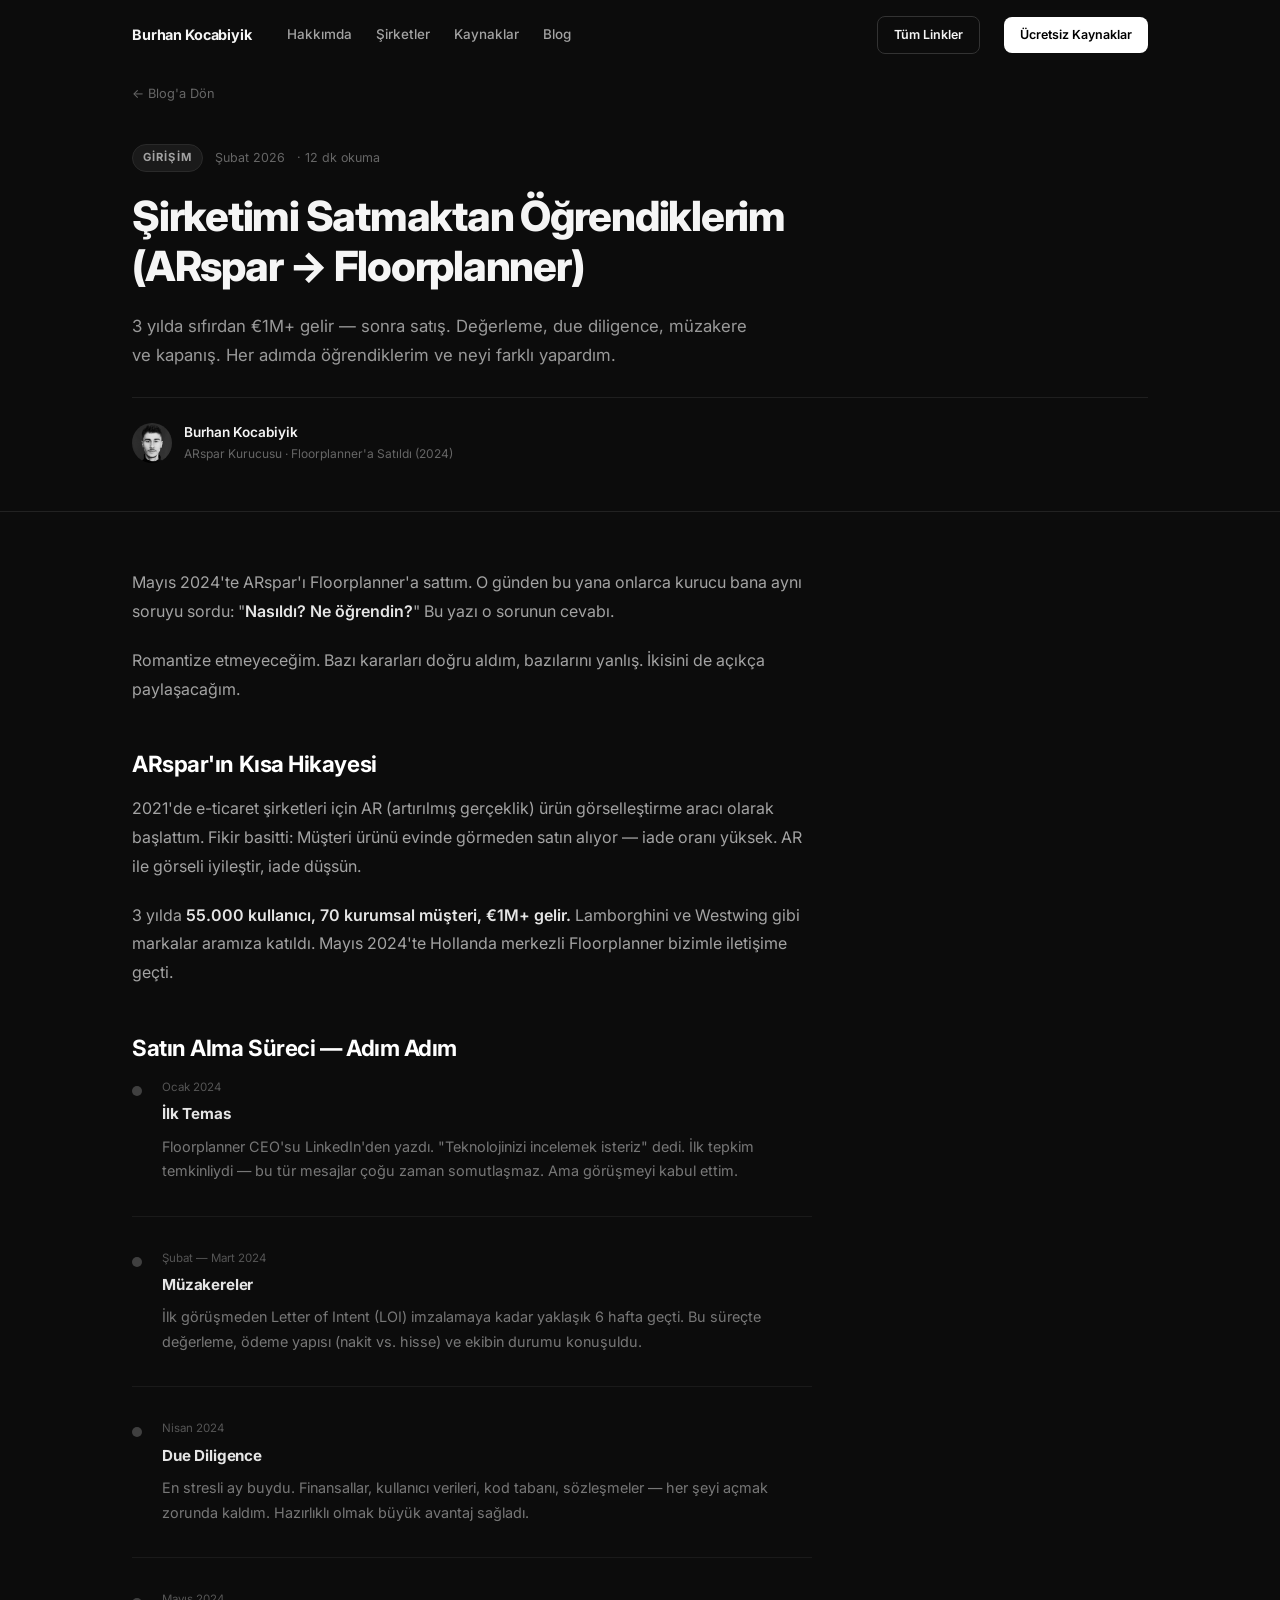
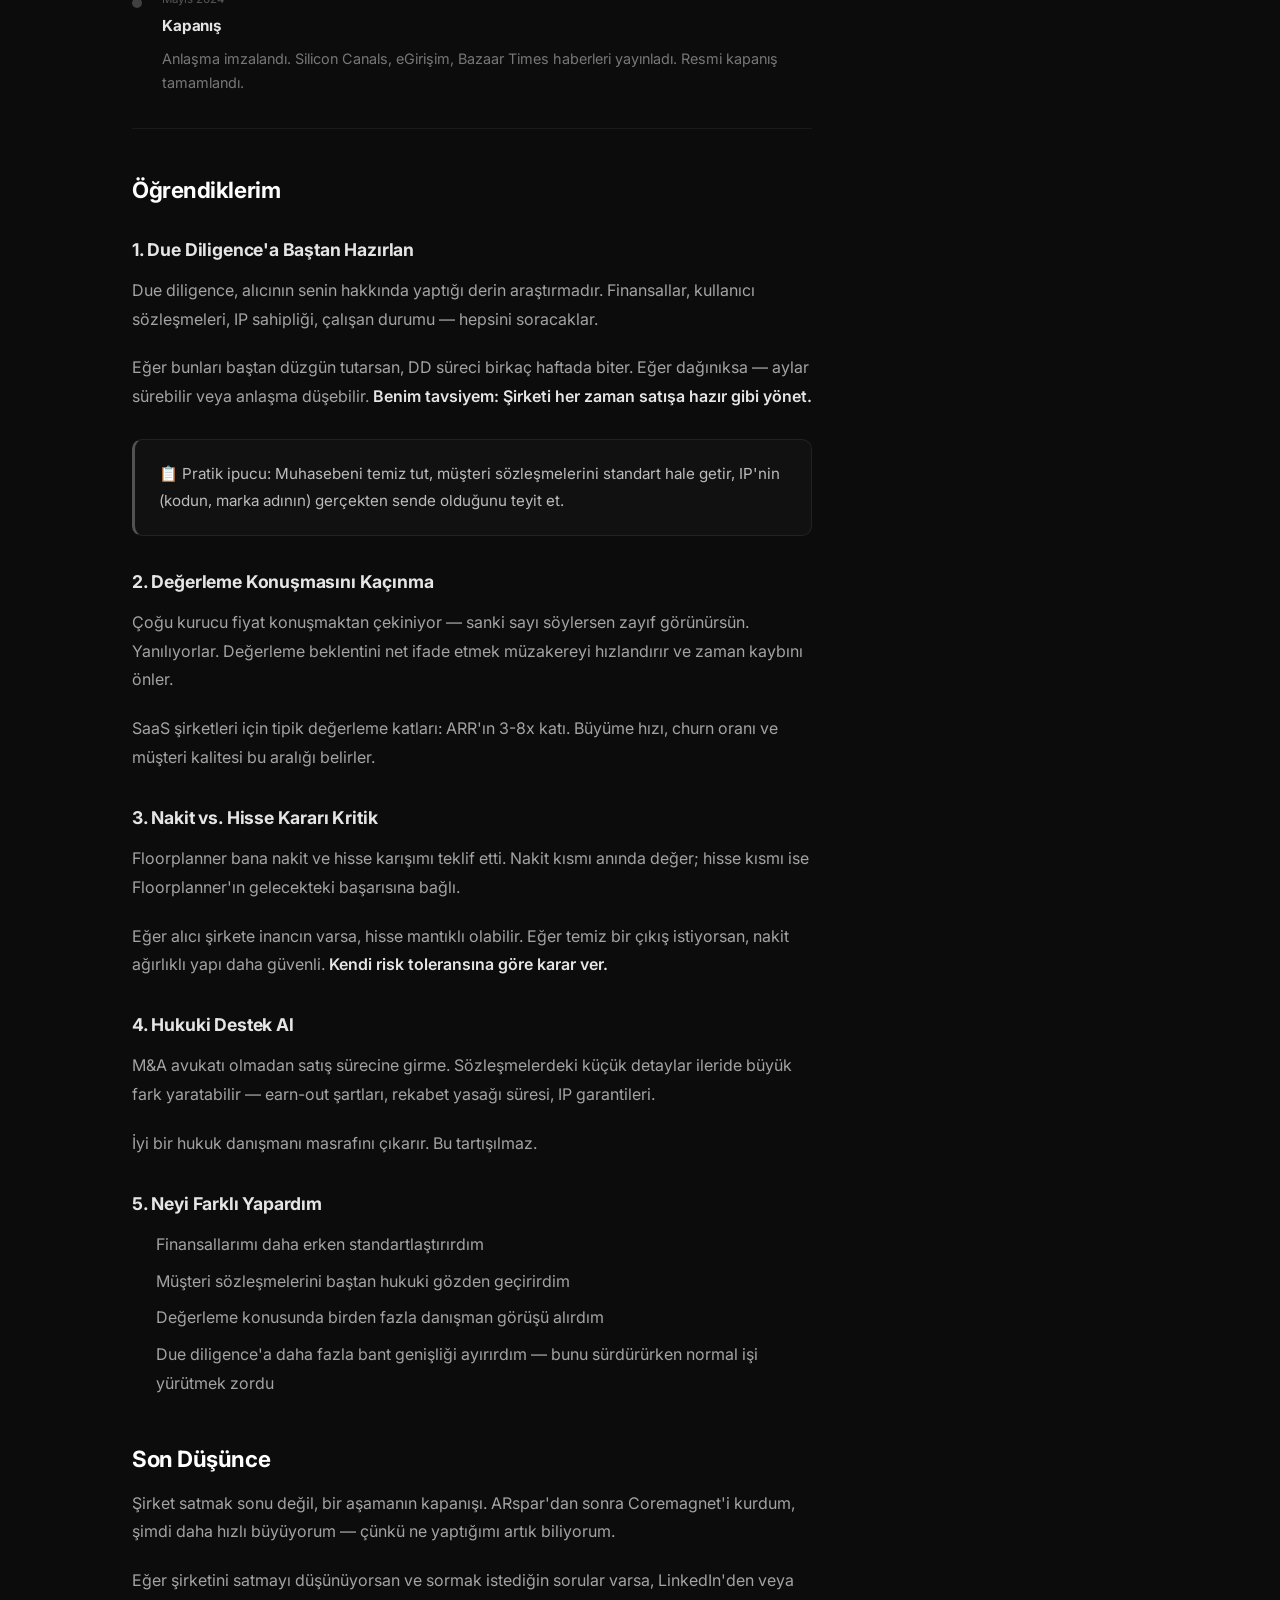
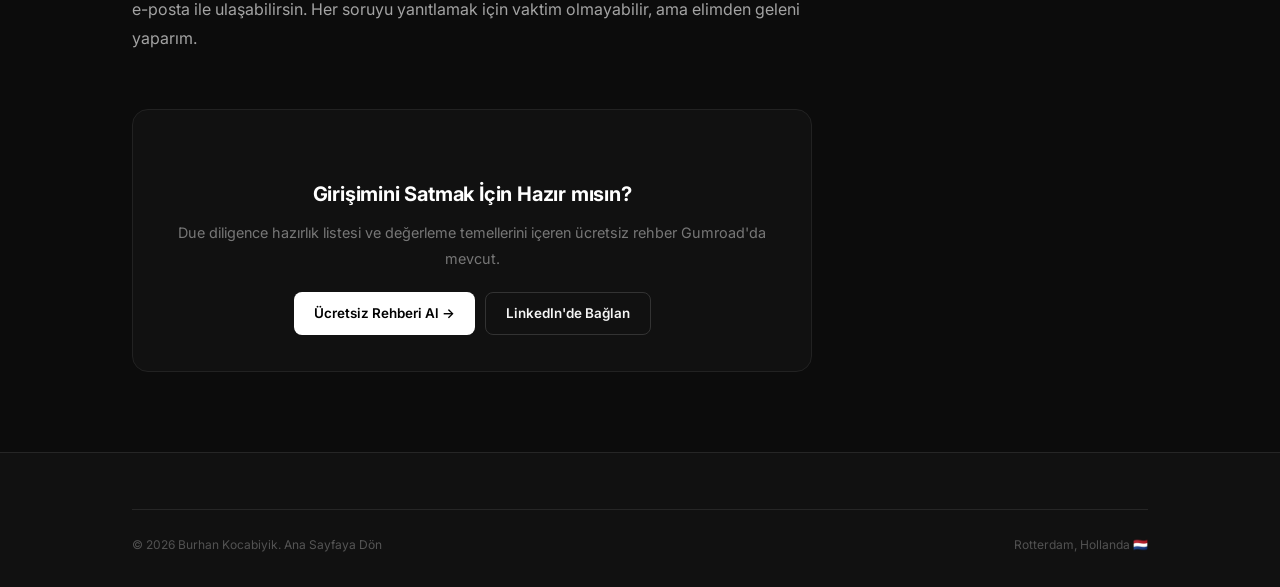
==== blog-arspar-satis.html @ 103cdd0d "Add blog pages, prototipal, restructure links page - links.html: leftflow.ai first, DOA, otomasyonku" ====
<!DOCTYPE html>
<html lang="tr">
<head>
  <meta charset="UTF-8">
  <meta name="viewport" content="width=device-width, initial-scale=1.0">
  <title>Şirketimi Satmaktan Öğrendiklerim (ARspar → Floorplanner) — Burhan Kocabiyik</title>
  <meta name="description" content="ARspar'ı Floorplanner'a satma sürecinin tam hikayesi. Değerleme, due diligence, müzakere ve kapanış — her adımda öğrendiklerim.">
  <link rel="preconnect" href="https://fonts.googleapis.com">
  <link rel="preconnect" href="https://fonts.gstatic.com" crossorigin>
  <link href="https://fonts.googleapis.com/css2?family=Inter:wght@400;500;600;700;800&display=swap" rel="stylesheet">
  <link rel="stylesheet" href="style.css">
  <style>
    .blog-hero {
      padding: 80px 0 48px;
      border-bottom: 1px solid #222;
    }
    .blog-meta-row {
      display: flex;
      align-items: center;
      gap: 12px;
      margin-bottom: 20px;
      flex-wrap: wrap;
    }
    .blog-cat {
      font-size: 0.7rem;
      font-weight: 700;
      letter-spacing: 0.1em;
      text-transform: uppercase;
      color: #a3a3a3;
      background: #1a1a1a;
      border: 1px solid #2a2a2a;
      padding: 4px 10px;
      border-radius: 20px;
    }
    .blog-date { font-size: 0.78rem; color: #666; }
    .blog-read { font-size: 0.78rem; color: #666; }
    .blog-hero h1 {
      font-size: clamp(1.7rem, 4vw, 2.6rem);
      font-weight: 800;
      letter-spacing: -0.03em;
      line-height: 1.2;
      margin-bottom: 20px;
      max-width: 760px;
    }
    .blog-hero-sub {
      font-size: 1.05rem;
      color: #999;
      line-height: 1.7;
      max-width: 620px;
    }
    .blog-author {
      display: flex;
      align-items: center;
      gap: 12px;
      margin-top: 28px;
      padding-top: 24px;
      border-top: 1px solid #1f1f1f;
    }
    .blog-author img {
      width: 40px; height: 40px;
      border-radius: 50%;
      object-fit: cover;
      object-position: center top;
      filter: grayscale(20%);
    }
    .blog-author-name { font-size: 0.85rem; font-weight: 600; }
    .blog-author-title { font-size: 0.75rem; color: #666; }

    .blog-content {
      padding: 56px 0 80px;
      max-width: 680px;
    }
    .blog-content h2 {
      font-size: 1.4rem;
      font-weight: 700;
      letter-spacing: -0.02em;
      margin: 48px 0 16px;
      color: #fff;
    }
    .blog-content h3 {
      font-size: 1.1rem;
      font-weight: 700;
      margin: 32px 0 12px;
      color: #e5e5e5;
    }
    .blog-content p {
      font-size: 1rem;
      color: #a3a3a3;
      line-height: 1.8;
      margin-bottom: 20px;
    }
    .blog-content strong { color: #e5e5e5; font-weight: 600; }
    .blog-content ul, .blog-content ol {
      margin: 0 0 20px 24px;
      color: #a3a3a3;
      line-height: 1.8;
    }
    .blog-content li { margin-bottom: 8px; font-size: 1rem; }
    .blog-callout {
      background: #111;
      border: 1px solid #222;
      border-left: 3px solid #525252;
      border-radius: 10px;
      padding: 20px 24px;
      margin: 28px 0;
    }
    .blog-callout p { margin: 0; color: #bbb; font-size: 0.95rem; }

    .timeline-item {
      display: flex;
      gap: 20px;
      margin-bottom: 32px;
      padding-bottom: 32px;
      border-bottom: 1px solid #1a1a1a;
    }
    .timeline-item:last-child { border-bottom: none; }
    .timeline-dot {
      width: 10px; height: 10px;
      border-radius: 50%;
      background: #404040;
      margin-top: 8px;
      flex-shrink: 0;
    }
    .timeline-body h3 { margin: 0 0 8px; font-size: 0.95rem; color: #e5e5e5; font-weight: 700; }
    .timeline-body p { margin: 0; color: #777; font-size: 0.9rem; line-height: 1.7; }
    .timeline-date { font-size: 0.72rem; color: #555; margin-bottom: 6px; }

    .blog-cta {
      background: #111;
      border: 1px solid #222;
      border-radius: 16px;
      padding: 36px 32px;
      margin: 56px 0 0;
      text-align: center;
    }
    .blog-cta h3 { font-size: 1.25rem; font-weight: 700; margin-bottom: 10px; color: #fff; }
    .blog-cta p { font-size: 0.9rem; color: #777; margin-bottom: 20px; }
    .blog-cta-btns { display: flex; gap: 10px; justify-content: center; flex-wrap: wrap; }

    .blog-back {
      display: inline-flex;
      align-items: center;
      gap: 6px;
      font-size: 0.8rem;
      color: #666;
      text-decoration: none;
      margin-bottom: 40px;
      transition: color 0.15s;
    }
    .blog-back:hover { color: #ccc; }
  </style>
</head>
<body>

<nav class="nav" id="nav">
  <div class="nav-inner">
    <a href="index.html" class="nav-logo">Burhan Kocabiyik</a>
    <div class="nav-links" id="nav-links">
      <a href="index.html#about">Hakkımda</a>
      <a href="index.html#ventures">Şirketler</a>
      <a href="index.html#resources">Kaynaklar</a>
      <a href="index.html#blog">Blog</a>
    </div>
    <a href="links.html" class="btn btn-ghost btn-sm" style="margin-left:auto">Tüm Linkler</a>
    <a href="https://benburhan.gumroad.com" target="_blank" class="btn btn-white btn-sm">Ücretsiz Kaynaklar</a>
    <button class="nav-toggle" id="nav-toggle"><span></span><span></span><span></span></button>
  </div>
</nav>

<div class="blog-hero">
  <div class="container">
    <a href="index.html#blog" class="blog-back">← Blog'a Dön</a>
    <div class="blog-meta-row">
      <span class="blog-cat">Girişim</span>
      <span class="blog-date">Şubat 2026</span>
      <span class="blog-read">· 12 dk okuma</span>
    </div>
    <h1>Şirketimi Satmaktan Öğrendiklerim (ARspar → Floorplanner)</h1>
    <p class="blog-hero-sub">3 yılda sıfırdan €1M+ gelir — sonra satış. Değerleme, due diligence, müzakere ve kapanış. Her adımda öğrendiklerim ve neyi farklı yapardım.</p>
    <div class="blog-author">
      <img src="images/burhan-profile.png" alt="Burhan Kocabiyik">
      <div>
        <div class="blog-author-name">Burhan Kocabiyik</div>
        <div class="blog-author-title">ARspar Kurucusu · Floorplanner'a Satıldı (2024)</div>
      </div>
    </div>
  </div>
</div>

<div class="container">
  <div class="blog-content">

    <p>Mayıs 2024'te ARspar'ı Floorplanner'a sattım. O günden bu yana onlarca kurucu bana aynı soruyu sordu: "<strong>Nasıldı? Ne öğrendin?</strong>" Bu yazı o sorunun cevabı.</p>

    <p>Romantize etmeyeceğim. Bazı kararları doğru aldım, bazılarını yanlış. İkisini de açıkça paylaşacağım.</p>

    <h2>ARspar'ın Kısa Hikayesi</h2>

    <p>2021'de e-ticaret şirketleri için AR (artırılmış gerçeklik) ürün görselleştirme aracı olarak başlattım. Fikir basitti: Müşteri ürünü evinde görmeden satın alıyor — iade oranı yüksek. AR ile görseli iyileştir, iade düşsün.</p>

    <p>3 yılda <strong>55.000 kullanıcı, 70 kurumsal müşteri, €1M+ gelir.</strong> Lamborghini ve Westwing gibi markalar aramıza katıldı. Mayıs 2024'te Hollanda merkezli Floorplanner bizimle iletişime geçti.</p>

    <h2>Satın Alma Süreci — Adım Adım</h2>

    <div class="timeline-item">
      <div class="timeline-dot"></div>
      <div class="timeline-body">
        <div class="timeline-date">Ocak 2024</div>
        <h3>İlk Temas</h3>
        <p>Floorplanner CEO'su LinkedIn'den yazdı. "Teknolojinizi incelemek isteriz" dedi. İlk tepkim temkinliydi — bu tür mesajlar çoğu zaman somutlaşmaz. Ama görüşmeyi kabul ettim.</p>
      </div>
    </div>

    <div class="timeline-item">
      <div class="timeline-dot"></div>
      <div class="timeline-body">
        <div class="timeline-date">Şubat — Mart 2024</div>
        <h3>Müzakereler</h3>
        <p>İlk görüşmeden Letter of Intent (LOI) imzalamaya kadar yaklaşık 6 hafta geçti. Bu süreçte değerleme, ödeme yapısı (nakit vs. hisse) ve ekibin durumu konuşuldu.</p>
      </div>
    </div>

    <div class="timeline-item">
      <div class="timeline-dot"></div>
      <div class="timeline-body">
        <div class="timeline-date">Nisan 2024</div>
        <h3>Due Diligence</h3>
        <p>En stresli ay buydu. Finansallar, kullanıcı verileri, kod tabanı, sözleşmeler — her şeyi açmak zorunda kaldım. Hazırlıklı olmak büyük avantaj sağladı.</p>
      </div>
    </div>

    <div class="timeline-item">
      <div class="timeline-dot"></div>
      <div class="timeline-body">
        <div class="timeline-date">Mayıs 2024</div>
        <h3>Kapanış</h3>
        <p>Anlaşma imzalandı. Silicon Canals, eGirişim, Bazaar Times haberleri yayınladı. Resmi kapanış tamamlandı.</p>
      </div>
    </div>

    <h2>Öğrendiklerim</h2>

    <h3>1. Due Diligence'a Baştan Hazırlan</h3>

    <p>Due diligence, alıcının senin hakkında yaptığı derin araştırmadır. Finansallar, kullanıcı sözleşmeleri, IP sahipliği, çalışan durumu — hepsini soracaklar.</p>

    <p>Eğer bunları baştan düzgün tutarsan, DD süreci birkaç haftada biter. Eğer dağınıksa — aylar sürebilir veya anlaşma düşebilir. <strong>Benim tavsiyem: Şirketi her zaman satışa hazır gibi yönet.</strong></p>

    <div class="blog-callout">
      <p>📋 Pratik ipucu: Muhasebeni temiz tut, müşteri sözleşmelerini standart hale getir, IP'nin (kodun, marka adının) gerçekten sende olduğunu teyit et.</p>
    </div>

    <h3>2. Değerleme Konuşmasını Kaçınma</h3>

    <p>Çoğu kurucu fiyat konuşmaktan çekiniyor — sanki sayı söylersen zayıf görünürsün. Yanılıyorlar. Değerleme beklentini net ifade etmek müzakereyi hızlandırır ve zaman kaybını önler.</p>

    <p>SaaS şirketleri için tipik değerleme katları: ARR'ın 3-8x katı. Büyüme hızı, churn oranı ve müşteri kalitesi bu aralığı belirler.</p>

    <h3>3. Nakit vs. Hisse Kararı Kritik</h3>

    <p>Floorplanner bana nakit ve hisse karışımı teklif etti. Nakit kısmı anında değer; hisse kısmı ise Floorplanner'ın gelecekteki başarısına bağlı.</p>

    <p>Eğer alıcı şirkete inancın varsa, hisse mantıklı olabilir. Eğer temiz bir çıkış istiyorsan, nakit ağırlıklı yapı daha güvenli. <strong>Kendi risk toleransına göre karar ver.</strong></p>

    <h3>4. Hukuki Destek Al</h3>

    <p>M&A avukatı olmadan satış sürecine girme. Sözleşmelerdeki küçük detaylar ileride büyük fark yaratabilir — earn-out şartları, rekabet yasağı süresi, IP garantileri.</p>

    <p>İyi bir hukuk danışmanı masrafını çıkarır. Bu tartışılmaz.</p>

    <h3>5. Neyi Farklı Yapardım</h3>

    <ul>
      <li>Finansallarımı daha erken standartlaştırırdım</li>
      <li>Müşteri sözleşmelerini baştan hukuki gözden geçirirdim</li>
      <li>Değerleme konusunda birden fazla danışman görüşü alırdım</li>
      <li>Due diligence'a daha fazla bant genişliği ayırırdım — bunu sürdürürken normal işi yürütmek zordu</li>
    </ul>

    <h2>Son Düşünce</h2>

    <p>Şirket satmak sonu değil, bir aşamanın kapanışı. ARspar'dan sonra Coremagnet'i kurdum, şimdi daha hızlı büyüyorum — çünkü ne yaptığımı artık biliyorum.</p>

    <p>Eğer şirketini satmayı düşünüyorsan ve sormak istediğin sorular varsa, LinkedIn'den veya e-posta ile ulaşabilirsin. Her soruyu yanıtlamak için vaktim olmayabilir, ama elimden geleni yaparım.</p>

    <div class="blog-cta">
      <h3>Girişimini Satmak İçin Hazır mısın?</h3>
      <p>Due diligence hazırlık listesi ve değerleme temellerini içeren ücretsiz rehber Gumroad'da mevcut.</p>
      <div class="blog-cta-btns">
        <a href="https://benburhan.gumroad.com" target="_blank" class="btn btn-white">Ücretsiz Rehberi Al →</a>
        <a href="https://www.linkedin.com/in/burhankocabiyik/" target="_blank" class="btn btn-ghost">LinkedIn'de Bağlan</a>
      </div>
    </div>

  </div>
</div>

<footer class="site-footer">
  <div class="container">
    <div class="footer-bottom">
      <p>© 2026 Burhan Kocabiyik. <a href="index.html" style="color:#555;text-decoration:none;">Ana Sayfaya Dön</a></p>
      <p>Rotterdam, Hollanda 🇳🇱</p>
    </div>
  </div>
</footer>

<button class="scroll-top" id="scroll-top">↑</button>
<script src="script.js"></script>
</body>
</html>
---- style.css ----
/* ═══════════════════════════════════════════════════════════════
   BURHAN KOCABIYIK — Main Website
   Design: Clean, editorial, restrained. No vibe-coding.
═══════════════════════════════════════════════════════════════ */

:root {
  --bg:       #0c0c0c;
  --surface:  #111111;
  --card:     #161616;
  --raised:   #1c1c1c;
  --border:   #262626;
  --border-2: #333333;

  --text:     #f5f5f5;
  --text-2:   #a3a3a3;
  --text-3:   #525252;

  --accent:   #ffffff;
  --green:    #22c55e;
  --blue:     #3b82f6;

  --font: 'Inter', -apple-system, BlinkMacSystemFont, sans-serif;

  --r-sm:  8px;
  --r:     12px;
  --r-lg:  18px;
  --r-xl:  24px;

  --sh:    0 1px 3px rgba(0,0,0,0.4), 0 4px 12px rgba(0,0,0,0.3);
  --sh-lg: 0 4px 24px rgba(0,0,0,0.5), 0 16px 48px rgba(0,0,0,0.4);
}

/* ── RESET ── */
*, *::before, *::after { box-sizing: border-box; margin: 0; padding: 0; }
html  { scroll-behavior: smooth; }
body  {
  font-family: var(--font);
  background: var(--bg);
  color: var(--text);
  -webkit-font-smoothing: antialiased;
  -moz-osx-font-smoothing: grayscale;
  overflow-x: hidden;
  line-height: 1.6;
}
img  { display: block; max-width: 100%; }
a    { color: inherit; text-decoration: none; }
ul   { list-style: none; }

.container {
  max-width: 1080px;
  margin: 0 auto;
  padding: 0 32px;
}
section { padding: 96px 0; }
.section-alt { background: var(--surface); }
.section-alt + .section-alt { border-top: 1px solid var(--border); }

/* ── TYPOGRAPHY ── */
h1 {
  font-size: clamp(2.5rem, 5vw, 4rem);
  font-weight: 800;
  line-height: 1.1;
  letter-spacing: -0.035em;
  color: var(--text);
}
h2 {
  font-size: clamp(1.75rem, 3vw, 2.5rem);
  font-weight: 700;
  line-height: 1.2;
  letter-spacing: -0.025em;
  color: var(--text);
}
h3 {
  font-size: 1rem;
  font-weight: 600;
  letter-spacing: -0.01em;
  color: var(--text);
}
p { color: var(--text-2); line-height: 1.75; }

.eyebrow {
  display: inline-block;
  font-size: 0.7rem;
  font-weight: 700;
  letter-spacing: 0.12em;
  text-transform: uppercase;
  color: var(--text-3);
  margin-bottom: 12px;
}

.section-label {
  font-size: 0.7rem;
  font-weight: 700;
  letter-spacing: 0.12em;
  text-transform: uppercase;
  color: var(--text-3);
  margin-bottom: 8px;
}

/* ── BUTTONS ── */
.btn {
  display: inline-flex;
  align-items: center;
  gap: 6px;
  padding: 10px 20px;
  border-radius: var(--r-sm);
  font-family: var(--font);
  font-size: 0.84rem;
  font-weight: 600;
  border: none;
  cursor: pointer;
  transition: opacity 0.15s, transform 0.15s;
  white-space: nowrap;
}
.btn:hover  { opacity: 0.85; transform: translateY(-1px); }
.btn:active { transform: translateY(0); }

.btn-white  { background: #fff; color: #000; }
.btn-ghost  { background: transparent; color: var(--text); border: 1px solid var(--border-2); }
.btn-ghost:hover { border-color: #555; background: var(--raised); }

.btn-sm { padding: 8px 16px; font-size: 0.78rem; }

/* ── NAVIGATION ── */
.nav {
  position: fixed;
  top: 0; left: 0; right: 0;
  z-index: 900;
  padding: 16px 0;
  transition: background 0.2s, border-color 0.2s, padding 0.2s;
}
.nav.scrolled {
  background: rgba(12,12,12,0.88);
  backdrop-filter: blur(20px);
  -webkit-backdrop-filter: blur(20px);
  border-bottom: 1px solid var(--border);
  padding: 11px 0;
}
.nav-inner {
  max-width: 1080px;
  margin: 0 auto;
  padding: 0 32px;
  display: flex;
  align-items: center;
  gap: 24px;
}
.nav-logo {
  font-size: 0.9rem;
  font-weight: 700;
  letter-spacing: -0.01em;
  flex-shrink: 0;
}
.nav-links {
  display: flex;
  align-items: center;
  gap: 2px;
  flex: 1;
}
.nav-links a {
  font-size: 0.84rem;
  font-weight: 500;
  color: var(--text-2);
  padding: 5px 11px;
  border-radius: 6px;
  transition: color 0.15s, background 0.15s;
}
.nav-links a:hover { color: var(--text); background: var(--raised); }

.nav-toggle {
  display: none;
  flex-direction: column;
  gap: 4px;
  background: none;
  border: none;
  cursor: pointer;
  padding: 4px;
  margin-left: auto;
}
.nav-toggle span {
  display: block;
  width: 20px; height: 1.5px;
  background: var(--text);
  border-radius: 2px;
  transition: 0.2s;
}

/* ── HERO ── */
.hero {
  padding: 152px 0 88px;
  position: relative;
}
.hero-grid {
  display: grid;
  grid-template-columns: 1fr 400px;
  gap: 64px;
  align-items: center;
}

.hero-tag {
  display: inline-flex;
  align-items: center;
  gap: 7px;
  font-size: 0.75rem;
  font-weight: 600;
  color: var(--text-2);
  border: 1px solid var(--border);
  background: var(--card);
  padding: 5px 12px;
  border-radius: 6px;
  margin-bottom: 24px;
}
.hero-tag-dot {
  width: 6px; height: 6px;
  border-radius: 50%;
  background: var(--green);
  box-shadow: 0 0 8px var(--green);
}

.hero h1 { margin-bottom: 20px; }
.hero-sub {
  font-size: 1.05rem;
  line-height: 1.8;
  color: var(--text-2);
  margin-bottom: 36px;
  max-width: 480px;
}
.hero-sub strong { color: var(--text); font-weight: 600; }

.hero-actions {
  display: flex;
  gap: 10px;
  flex-wrap: wrap;
  margin-bottom: 48px;
}

/* Social row */
.hero-socials {
  display: flex;
  gap: 6px;
  flex-wrap: wrap;
  padding-top: 32px;
  border-top: 1px solid var(--border);
}
.hero-social {
  display: inline-flex;
  align-items: center;
  gap: 7px;
  font-size: 0.78rem;
  font-weight: 500;
  color: var(--text-3);
  padding: 6px 12px;
  border-radius: 6px;
  border: 1px solid var(--border);
  transition: color 0.15s, border-color 0.15s;
}
.hero-social:hover { color: var(--text); border-color: var(--border-2); }

/* Hero photo */
.hero-photo {
  position: relative;
}
.hero-photo-frame {
  width: 100%;
  aspect-ratio: 4/5;
  background: var(--card);
  border: 1px solid var(--border);
  border-radius: var(--r-xl);
  overflow: hidden;
  display: flex;
  align-items: center;
  justify-content: center;
}
.hero-photo-frame img {
  width: 100%;
  height: 100%;
  object-fit: cover;
  object-position: top;
}
.hero-photo-initials {
  font-size: 4.5rem;
  font-weight: 800;
  letter-spacing: -6px;
  color: var(--border-2);
  user-select: none;
}

/* Floating stat cards */
.hero-stat {
  position: absolute;
  background: var(--surface);
  border: 1px solid var(--border);
  border-radius: var(--r);
  padding: 10px 14px;
  box-shadow: var(--sh);
  z-index: 2;
}
.hero-stat-label { font-size: 0.68rem; font-weight: 600; color: var(--text-3); margin-bottom: 2px; text-transform: uppercase; letter-spacing: 0.06em; }
.hero-stat-value { font-size: 1rem; font-weight: 700; color: var(--text); }
.hero-stat-1 { bottom: 32px; left: -20px; }
.hero-stat-2 { top: 28px; right: -16px; }

/* ── METRICS BAR ── */
.metrics { padding: 0 0 88px; }
.metrics-row {
  display: grid;
  grid-template-columns: repeat(4, 1fr);
  border: 1px solid var(--border);
  border-radius: var(--r-lg);
  overflow: hidden;
  background: var(--border);
  gap: 1px;
}
.metric {
  background: var(--card);
  padding: 36px 28px;
  display: flex;
  flex-direction: column;
  gap: 6px;
  transition: background 0.15s;
}
.metric:hover { background: var(--raised); }
.metric-num {
  font-size: 2.25rem;
  font-weight: 800;
  letter-spacing: -0.04em;
  color: var(--text);
  line-height: 1;
}
.metric-label {
  font-size: 0.78rem;
  font-weight: 500;
  color: var(--text-3);
}

/* ── VENTURES (liamottley-style) ── */
.ventures-grid {
  display: grid;
  grid-template-columns: repeat(2, 1fr);
  gap: 14px;
}
.venture {
  background: var(--card);
  border: 1px solid var(--border);
  border-radius: var(--r-xl);
  padding: 28px;
  transition: border-color 0.2s, transform 0.2s, box-shadow 0.2s;
  display: flex;
  flex-direction: column;
  gap: 18px;
}
.venture:hover {
  border-color: var(--border-2);
  transform: translateY(-3px);
  box-shadow: var(--sh-lg);
}
.venture-active { border-color: #2a2a2a; }

.venture-top {
  display: flex;
  align-items: flex-start;
  justify-content: space-between;
  gap: 12px;
}
.venture-mark {
  width: 44px; height: 44px;
  border-radius: 10px;
  display: flex;
  align-items: center;
  justify-content: center;
  font-size: 0.72rem;
  font-weight: 800;
  letter-spacing: 1px;
  flex-shrink: 0;
}
.vm-cm { background: #1a1a2e; color: #818cf8; border: 1px solid #2a2a4a; }
.vm-ar { background: #0a1e14; color: #34d399; border: 1px solid #1a4030; }
.vm-at { background: #1e1a0a; color: #fbbf24; border: 1px solid #3a300a; }
.vm-gm { background: #1e0a14; color: #f472b6; border: 1px solid #3a1a28; }

.venture-badge {
  font-size: 0.65rem;
  font-weight: 700;
  letter-spacing: 0.06em;
  text-transform: uppercase;
  padding: 3px 8px;
  border-radius: 5px;
  flex-shrink: 0;
}
.vb-active   { background: #0a2e1a; color: #34d399; border: 1px solid #1a5a30; }
.vb-acquired { background: #0a2e1a; color: #34d399; border: 1px solid #1a5a30; }
.vb-closed   { background: #1a1a1a; color: var(--text-3); border: 1px solid var(--border); }

.venture h3  { font-size: 1.1rem; margin-bottom: 3px; }
.venture-yr  { font-size: 0.75rem; color: var(--text-3); font-weight: 500; margin-bottom: 10px; }
.venture-desc{ font-size: 0.85rem; line-height: 1.65; flex: 1; }

.venture-chips {
  display: flex;
  flex-wrap: wrap;
  gap: 5px;
  margin-top: 4px;
}
.chip {
  font-size: 0.65rem;
  font-weight: 600;
  color: var(--text-3);
  background: var(--raised);
  border: 1px solid var(--border);
  padding: 2px 8px;
  border-radius: 4px;
}

.venture-link {
  font-size: 0.8rem;
  font-weight: 600;
  color: var(--text-3);
  transition: color 0.15s;
}
.venture-link:hover { color: var(--text); }

.venture-exit {
  font-size: 0.75rem;
  font-weight: 600;
  color: #34d399;
  background: #0a2e1a;
  border: 1px solid #1a5a30;
  padding: 5px 10px;
  border-radius: 6px;
  display: inline-block;
  width: fit-content;
}

/* ── CONNECT (liamottley-style cards) ── */
.connect-grid {
  display: grid;
  grid-template-columns: repeat(4, 1fr);
  gap: 14px;
}
.connect-card {
  background: var(--card);
  border: 1px solid var(--border);
  border-radius: var(--r-xl);
  padding: 24px 20px;
  display: flex;
  flex-direction: column;
  gap: 12px;
  transition: border-color 0.2s, transform 0.2s, box-shadow 0.2s;
}
.connect-card:hover {
  border-color: var(--border-2);
  transform: translateY(-3px);
  box-shadow: var(--sh);
}
.connect-icon { font-size: 1.75rem; }
.connect-card h3 { font-size: 0.95rem; }
.connect-card p  { font-size: 0.82rem; flex: 1; }

/* ── ABOUT ── */
.about-grid {
  display: grid;
  grid-template-columns: 320px 1fr;
  gap: 80px;
  align-items: start;
}
.about-left { position: sticky; top: 100px; }
.about-photo-wrap {
  width: 100%;
  aspect-ratio: 3/4;
  background: var(--card);
  border: 1px solid var(--border);
  border-radius: var(--r-xl);
  overflow: hidden;
  display: flex;
  align-items: center;
  justify-content: center;
  margin-bottom: 16px;
}
.about-photo-wrap img {
  width: 100%; height: 100%;
  object-fit: cover;
}
.about-initials {
  font-size: 4rem;
  font-weight: 800;
  letter-spacing: -5px;
  color: var(--border-2);
  user-select: none;
}
.about-meta {
  display: flex;
  flex-direction: column;
  border: 1px solid var(--border);
  border-radius: var(--r);
  overflow: hidden;
}
.meta-row {
  display: flex;
  align-items: center;
  gap: 12px;
  padding: 12px 16px;
  border-bottom: 1px solid var(--border);
  font-size: 0.82rem;
}
.meta-row:last-child { border-bottom: none; }
.meta-icon { font-size: 1rem; flex-shrink: 0; }
.meta-text { color: var(--text-2); }

.about-right .eyebrow { display: block; }
.about-right h2  { margin-bottom: 24px; }
.about-right p   { font-size: 0.93rem; margin-bottom: 16px; }
.about-right p strong { color: var(--text); font-weight: 600; }

/* ── RESOURCES (nicksaraev-style) ── */
.resources-grid {
  display: grid;
  grid-template-columns: 1.3fr 1fr 1fr;
  gap: 14px;
  align-items: start;
}
.resource {
  background: var(--card);
  border: 1px solid var(--border);
  border-radius: var(--r-xl);
  padding: 28px;
  display: flex;
  flex-direction: column;
  gap: 14px;
  transition: border-color 0.2s, transform 0.2s, box-shadow 0.2s;
}
.resource:hover {
  border-color: var(--border-2);
  transform: translateY(-3px);
  box-shadow: var(--sh);
}
.resource-main {
  border-color: var(--border-2);
}
.resource-tag {
  font-size: 0.65rem;
  font-weight: 700;
  letter-spacing: 0.1em;
  text-transform: uppercase;
  color: var(--text-3);
}
.resource-main .resource-tag { color: #818cf8; }
.resource-icon { font-size: 2.2rem; }
.resource h3   { font-size: 1rem; }
.resource > p  { font-size: 0.83rem; }
.resource-list {
  display: flex;
  flex-direction: column;
  gap: 6px;
  flex: 1;
}
.resource-list li {
  font-size: 0.8rem;
  color: var(--text-2);
  display: flex;
  gap: 8px;
}
.resource-list li span { color: var(--green); }

/* ── NEWSLETTER ── */
.newsletter-wrap {
  background: var(--card);
  border: 1px solid var(--border);
  border-radius: var(--r-xl);
  padding: 64px 56px;
  display: grid;
  grid-template-columns: 1fr 1fr;
  gap: 56px;
  align-items: center;
}
.nl-left .eyebrow { display: block; margin-bottom: 10px; }
.nl-left h2        { margin-bottom: 14px; font-size: clamp(1.5rem, 2.5vw, 2rem); }
.nl-left p         { font-size: 0.9rem; }
.nl-stats {
  display: flex;
  gap: 20px;
  margin-top: 20px;
}
.nl-stat strong {
  display: block;
  font-size: 1rem;
  font-weight: 700;
  color: var(--text);
}
.nl-stat span {
  font-size: 0.75rem;
  color: var(--text-3);
}
.nl-form {
  display: flex;
  flex-direction: column;
  gap: 10px;
}
.nl-form label {
  font-size: 0.78rem;
  font-weight: 600;
  color: var(--text-2);
}
.nl-input {
  width: 100%;
  background: var(--surface);
  border: 1px solid var(--border-2);
  border-radius: var(--r-sm);
  padding: 12px 16px;
  font-family: var(--font);
  font-size: 0.88rem;
  color: var(--text);
  outline: none;
  transition: border-color 0.15s;
}
.nl-input::placeholder { color: var(--text-3); }
.nl-input:focus { border-color: #555; }
.nl-note {
  font-size: 0.72rem;
  color: var(--text-3);
  margin-top: 4px;
}
.nl-success {
  display: none;
  padding: 12px 16px;
  background: #0a2e1a;
  border: 1px solid #1a5a30;
  border-radius: var(--r-sm);
  font-size: 0.85rem;
  font-weight: 600;
  color: #34d399;
}
.nl-success.show { display: block; }

/* ── BLOG ── */
.blog-grid {
  display: grid;
  grid-template-columns: repeat(3, 1fr);
  gap: 14px;
}
.post {
  background: var(--card);
  border: 1px solid var(--border);
  border-radius: var(--r-xl);
  padding: 24px;
  display: flex;
  flex-direction: column;
  gap: 12px;
  transition: border-color 0.2s, transform 0.2s, box-shadow 0.2s;
}
.post:hover {
  border-color: var(--border-2);
  transform: translateY(-3px);
  box-shadow: var(--sh);
}
.post-cat  { font-size: 0.65rem; font-weight: 700; letter-spacing: 0.1em; text-transform: uppercase; color: var(--text-3); }
.post h3   { font-size: 0.95rem; line-height: 1.45; flex: 1; }
.post > p  { font-size: 0.82rem; }
.post-foot {
  display: flex;
  align-items: center;
  justify-content: space-between;
  padding-top: 12px;
  border-top: 1px solid var(--border);
  margin-top: auto;
}
.post-meta { font-size: 0.72rem; color: var(--text-3); font-weight: 500; }
.post-read { font-size: 0.78rem; font-weight: 600; color: var(--text-2); transition: color 0.15s; }
.post-read:hover { color: var(--text); }

/* ── FOOTER ── */
.site-footer {
  background: var(--surface);
  border-top: 1px solid var(--border);
  padding: 56px 0 32px;
}
.footer-grid {
  display: grid;
  grid-template-columns: 240px repeat(3, 1fr);
  gap: 48px;
  margin-bottom: 48px;
}
.footer-brand-name {
  display: block;
  font-size: 0.9rem;
  font-weight: 700;
  margin-bottom: 8px;
}
.footer-brand p {
  font-size: 0.82rem;
  max-width: 200px;
  margin-bottom: 18px;
}
.footer-socials { display: flex; flex-direction: column; gap: 7px; }
.footer-socials a {
  font-size: 0.8rem;
  color: var(--text-3);
  font-weight: 500;
  transition: color 0.15s;
}
.footer-socials a:hover { color: var(--text); }

.footer-col h4 {
  font-size: 0.65rem;
  font-weight: 700;
  letter-spacing: 0.1em;
  text-transform: uppercase;
  color: var(--text-3);
  margin-bottom: 14px;
}
.footer-col a {
  display: block;
  font-size: 0.82rem;
  color: var(--text-2);
  margin-bottom: 9px;
  transition: color 0.15s;
}
.footer-col a:hover { color: var(--text); }

.footer-bottom {
  border-top: 1px solid var(--border);
  padding-top: 24px;
  display: flex;
  justify-content: space-between;
  align-items: center;
}
.footer-bottom p {
  font-size: 0.75rem;
  color: var(--text-3);
  margin: 0;
}

/* ── SCROLL TO TOP ── */
.scroll-top {
  position: fixed;
  bottom: 24px; right: 24px;
  width: 40px; height: 40px;
  background: var(--raised);
  border: 1px solid var(--border-2);
  color: var(--text);
  border-radius: 50%;
  display: flex;
  align-items: center;
  justify-content: center;
  cursor: pointer;
  font-size: 0.85rem;
  opacity: 0;
  pointer-events: none;
  transition: opacity 0.2s, transform 0.2s;
  z-index: 800;
}
.scroll-top.show { opacity: 1; pointer-events: all; }
.scroll-top:hover { transform: translateY(-2px); }

/* ── ANIMATE ── */
[data-anim] {
  opacity: 0;
  transform: translateY(20px);
  transition: opacity 0.6s cubic-bezier(.4,0,.2,1), transform 0.6s cubic-bezier(.4,0,.2,1);
}
[data-anim].in {
  opacity: 1;
  transform: translateY(0);
}

/* ── PRESS BAR ── */
.press-bar {
  padding: 56px 0;
  background: var(--surface);
  border-top: 1px solid var(--border);
  border-bottom: 1px solid var(--border);
}
.press-bar-label {
  font-size: 0.65rem;
  font-weight: 700;
  letter-spacing: 0.12em;
  text-transform: uppercase;
  color: var(--text-3);
  margin-bottom: 20px;
}
.press-items {
  display: grid;
  grid-template-columns: repeat(4, 1fr);
  gap: 1px;
  background: var(--border);
  border: 1px solid var(--border);
  border-radius: var(--r);
  overflow: hidden;
}
.press-item {
  display: flex;
  flex-direction: column;
  gap: 8px;
  padding: 22px;
  background: var(--card);
  transition: background 0.15s;
  cursor: pointer;
}
.press-item:hover { background: var(--raised); }
.press-pub {
  font-size: 0.68rem;
  font-weight: 700;
  letter-spacing: 0.1em;
  text-transform: uppercase;
  color: var(--text-3);
}
.press-hl {
  font-size: 0.78rem;
  color: var(--text-2);
  line-height: 1.55;
  flex: 1;
  font-style: italic;
}
.press-yr {
  font-size: 0.68rem;
  color: var(--text-3);
  font-weight: 600;
}

/* ── SECTION SUBTITLE ── */
.section-sub {
  font-size: 0.93rem;
  color: var(--text-2);
  max-width: 520px;
  margin-bottom: 40px;
}

/* ── VIDEO SECTION ── */
.video-grid {
  display: grid;
  grid-template-columns: repeat(3, 1fr);
  gap: 18px;
  margin-bottom: 28px;
}
.video-card {
  background: var(--card);
  border: 1px solid var(--border);
  border-radius: var(--r-lg);
  overflow: hidden;
  text-decoration: none;
  display: flex;
  flex-direction: column;
  transition: border-color 0.2s, transform 0.2s, box-shadow 0.2s;
}
.video-card:hover {
  border-color: var(--border-2);
  transform: translateY(-3px);
  box-shadow: var(--sh-lg);
}
.video-thumb {
  position: relative;
  aspect-ratio: 16/9;
  display: flex;
  align-items: center;
  justify-content: center;
  background-size: cover;
  background-position: center;
  overflow: hidden;
}
.video-thumb::before {
  content: '';
  position: absolute;
  inset: 0;
  z-index: 0;
}
.video-thumb-blue   { background-color: #1e3a5f; }
.video-thumb-purple { background-color: #2d1b69; }
.video-thumb-green  { background-color: #064e3b; }
.video-thumb-blue::before   { background: linear-gradient(135deg, rgba(20,40,80,0.82), rgba(20,60,120,0.72)); }
.video-thumb-purple::before { background: linear-gradient(135deg, rgba(35,15,80,0.82), rgba(75,20,160,0.72)); }
.video-thumb-green::before  { background: linear-gradient(135deg, rgba(4,50,36,0.82), rgba(3,90,60,0.72)); }
.video-icon {
  font-size: 2.8rem;
  opacity: 0.55;
  position: absolute;
  right: 16px;
  bottom: 12px;
  z-index: 1;
}
.play-btn {
  width: 48px; height: 48px;
  border-radius: 50%;
  background: rgba(255,255,255,0.15);
  backdrop-filter: blur(8px);
  -webkit-backdrop-filter: blur(8px);
  border: 1.5px solid rgba(255,255,255,0.3);
  display: flex; align-items: center; justify-content: center;
  font-size: 1rem;
  color: #fff;
  position: relative;
  z-index: 1;
  padding-left: 3px;
  transition: background 0.15s, transform 0.15s;
}
.video-card:hover .play-btn {
  background: rgba(255,255,255,0.28);
  transform: scale(1.1);
}
.video-meta {
  padding: 16px 18px 20px;
  flex: 1;
  display: flex;
  flex-direction: column;
  gap: 4px;
}
.video-tag {
  font-size: 0.63rem;
  font-weight: 700;
  letter-spacing: 0.1em;
  text-transform: uppercase;
  color: var(--text-3);
}
.video-title {
  font-size: 0.88rem;
  font-weight: 600;
  color: var(--text);
  line-height: 1.4;
  margin-top: 2px;
}
.video-desc {
  font-size: 0.77rem;
  color: var(--text-2);
  line-height: 1.5;
  margin-top: 4px;
}

/* ── VIDEO COMMUNITY CARD ── */
.video-community {
  display: flex;
  align-items: center;
  justify-content: space-between;
  gap: 32px;
  background: var(--card);
  border: 1px solid var(--border-2);
  border-radius: var(--r-xl);
  padding: 28px 32px;
  margin-top: 12px;
}
.community-badge {
  display: inline-block;
  font-size: 0.65rem;
  font-weight: 700;
  letter-spacing: 0.1em;
  text-transform: uppercase;
  color: #f97316;
  margin-bottom: 8px;
}
.community-text h3 { font-size: 1.05rem; margin-bottom: 6px; }
.community-text p  { font-size: 0.83rem; color: var(--text-2); max-width: 480px; }
.community-actions {
  display: flex;
  gap: 10px;
  flex-shrink: 0;
  flex-wrap: wrap;
  justify-content: flex-end;
}

/* ═══════════════════════════════════════════
   RESPONSIVE
═══════════════════════════════════════════ */

/* ── Tablet ── */
@media (max-width: 1024px) {
  .hero-grid       { grid-template-columns: 1fr 300px; gap: 40px; }
  .connect-grid    { grid-template-columns: repeat(2, 1fr); }
  .ventures-grid   { grid-template-columns: repeat(2, 1fr); }
  .metrics-row     { grid-template-columns: repeat(2, 1fr); }
  .footer-grid     { grid-template-columns: 1fr 1fr; gap: 32px; }
  .newsletter-wrap { padding: 48px 40px; gap: 40px; }
  .resources-grid  { grid-template-columns: 1fr 1fr; }
  .resource-main   { grid-column: 1 / -1; }
  .press-items     { grid-template-columns: repeat(2, 1fr); }
  .video-grid      { grid-template-columns: repeat(2, 1fr); }
  .video-community { flex-direction: column; align-items: flex-start; }
  .community-actions { justify-content: flex-start; }
}

/* ── Mobile ── */
@media (max-width: 768px) {
  section { padding: 64px 0; }
  .container { padding: 0 20px; }

  /* Nav */
  .nav-links {
    display: none;
    position: fixed;
    top: 52px; left: 0; right: 0;
    background: rgba(12,12,12,0.98);
    backdrop-filter: blur(20px);
    -webkit-backdrop-filter: blur(20px);
    border-bottom: 1px solid var(--border);
    padding: 12px 20px 20px;
    flex-direction: column;
    gap: 2px;
    z-index: 899;
  }
  .nav-links.open { display: flex; }
  .nav-links a    { padding: 11px 12px; font-size: 0.9rem; }
  .nav .btn-white  { display: none; }
  .nav .btn-ghost  { display: none; }
  .nav-toggle { display: flex; }

  /* Hero */
  .hero { padding: 108px 0 64px; }
  .hero-grid  { grid-template-columns: 1fr; }
  .hero-photo { display: none; }
  .hero h1    { font-size: 2.2rem; }
  .hero-sub   { font-size: 1rem; margin-bottom: 28px; }
  .hero-tag   { font-size: 0.7rem; }
  .hero-actions { gap: 8px; }
  .hero-socials { gap: 6px; padding-top: 24px; }

  /* Metrics */
  .metrics-row { grid-template-columns: repeat(2, 1fr); }
  .metric      { padding: 28px 20px; }
  .metric-num  { font-size: 1.9rem; }

  /* Ventures */
  .ventures-grid { grid-template-columns: 1fr; }

  /* Connect */
  .connect-grid  { grid-template-columns: 1fr; }

  /* About */
  .about-grid  { grid-template-columns: 1fr; gap: 40px; }
  .about-left  { position: static; }
  .about-photo-wrap { max-height: 280px; }

  /* Resources */
  .resources-grid { grid-template-columns: 1fr; }
  .resource-main  { grid-column: auto; }

  /* Press & Videos */
  .press-items    { grid-template-columns: 1fr; }
  .video-grid     { grid-template-columns: 1fr; }
  .video-community { padding: 24px 20px; gap: 20px; }
  .community-actions { flex-direction: column; width: 100%; }
  .community-actions .btn { text-align: center; justify-content: center; }

  /* Newsletter */
  .newsletter-wrap {
    grid-template-columns: 1fr;
    padding: 36px 24px;
    gap: 32px;
  }
  .nl-stats { gap: 16px; }

  /* Blog */
  .blog-grid { grid-template-columns: 1fr; }

  /* Footer */
  .footer-grid   { grid-template-columns: 1fr 1fr; gap: 28px; }
  .footer-bottom { flex-direction: column; gap: 6px; text-align: center; }
}

/* ── Small Mobile ── */
@media (max-width: 480px) {
  .hero h1       { font-size: 1.95rem; letter-spacing: -0.025em; }
  .hero-actions  { flex-direction: column; align-items: flex-start; }
  .hero-actions .btn { width: 100%; justify-content: center; }
  .hero-socials  { display: none; }

  .metrics-row   { grid-template-columns: 1fr 1fr; }
  .metric        { padding: 24px 16px; }
  .metric-num    { font-size: 1.75rem; }

  .venture       { padding: 22px 20px; }

  .footer-grid   { grid-template-columns: 1fr; }
  .footer-col    { display: none; }
  .footer-col:first-of-type { display: block; }

  .newsletter-wrap { padding: 28px 20px; }
  .nl-input, .btn-white { font-size: 1rem; padding: 14px 16px; }
}
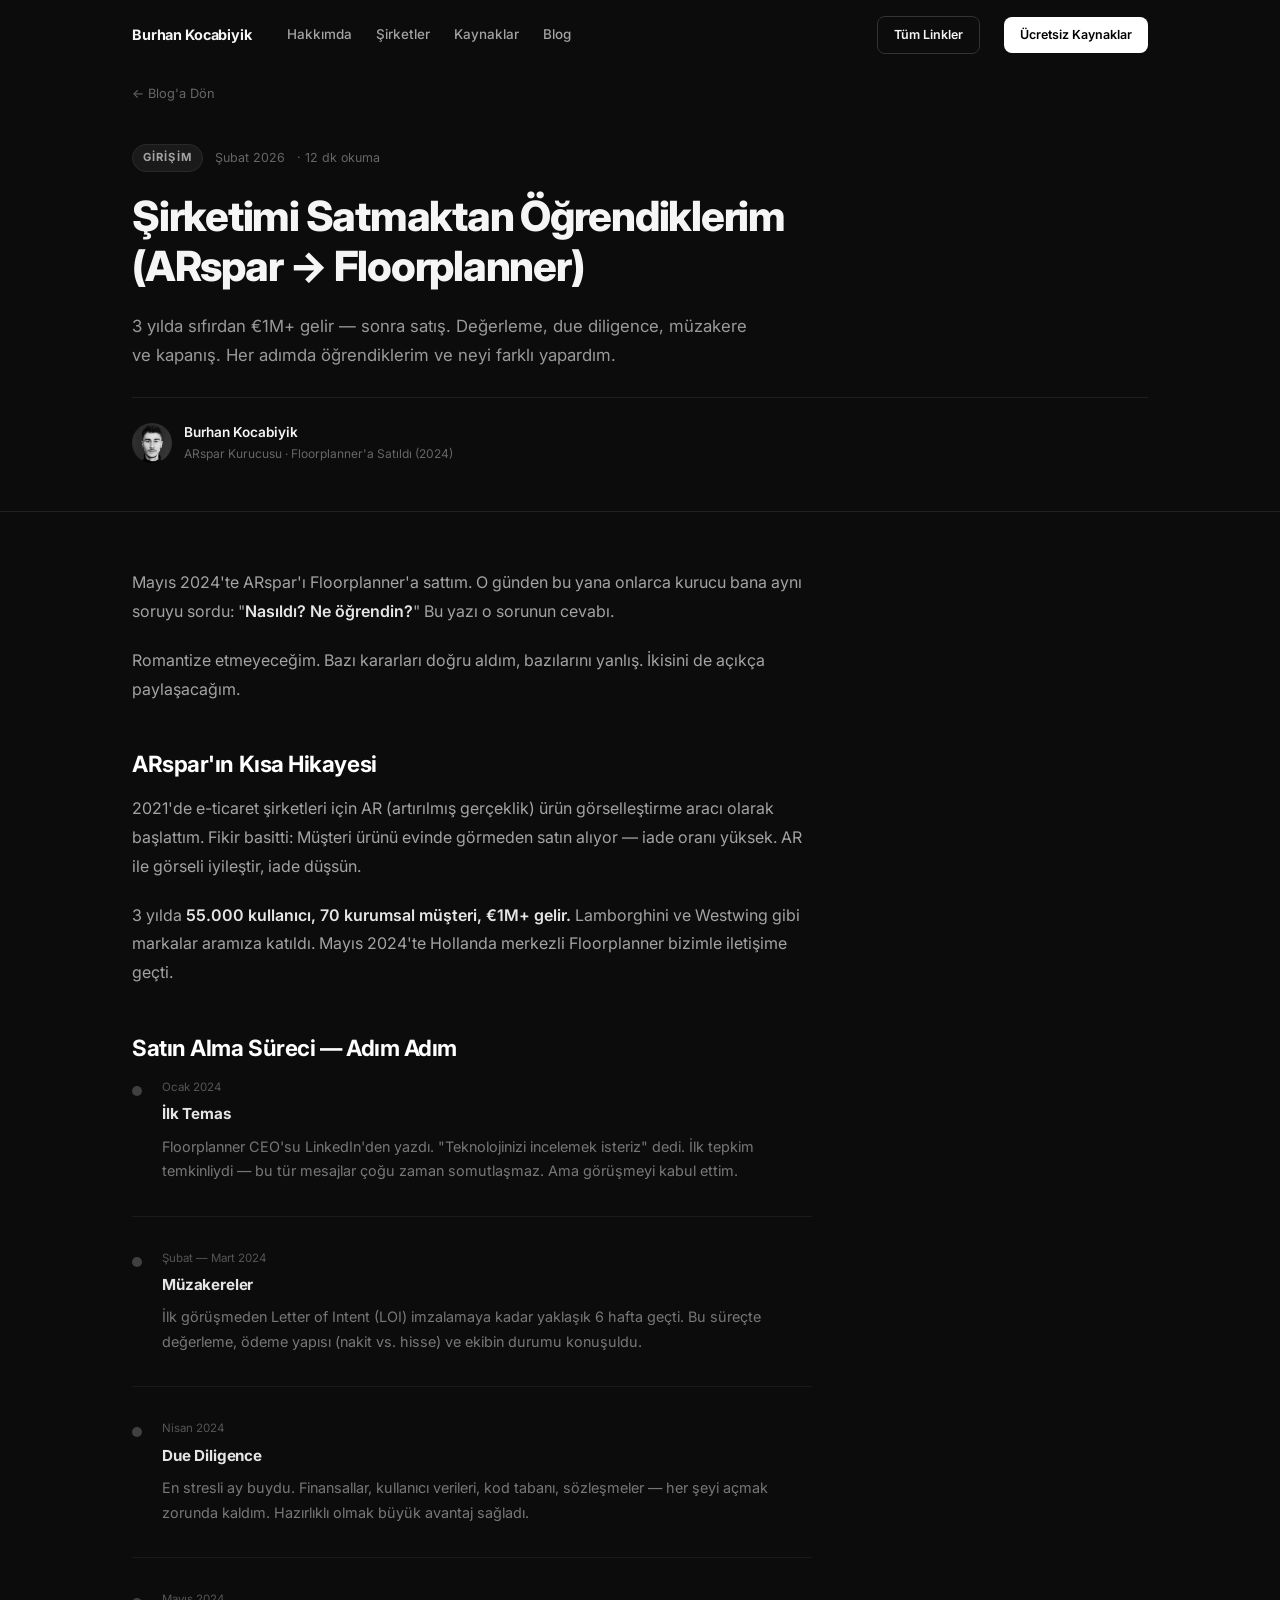
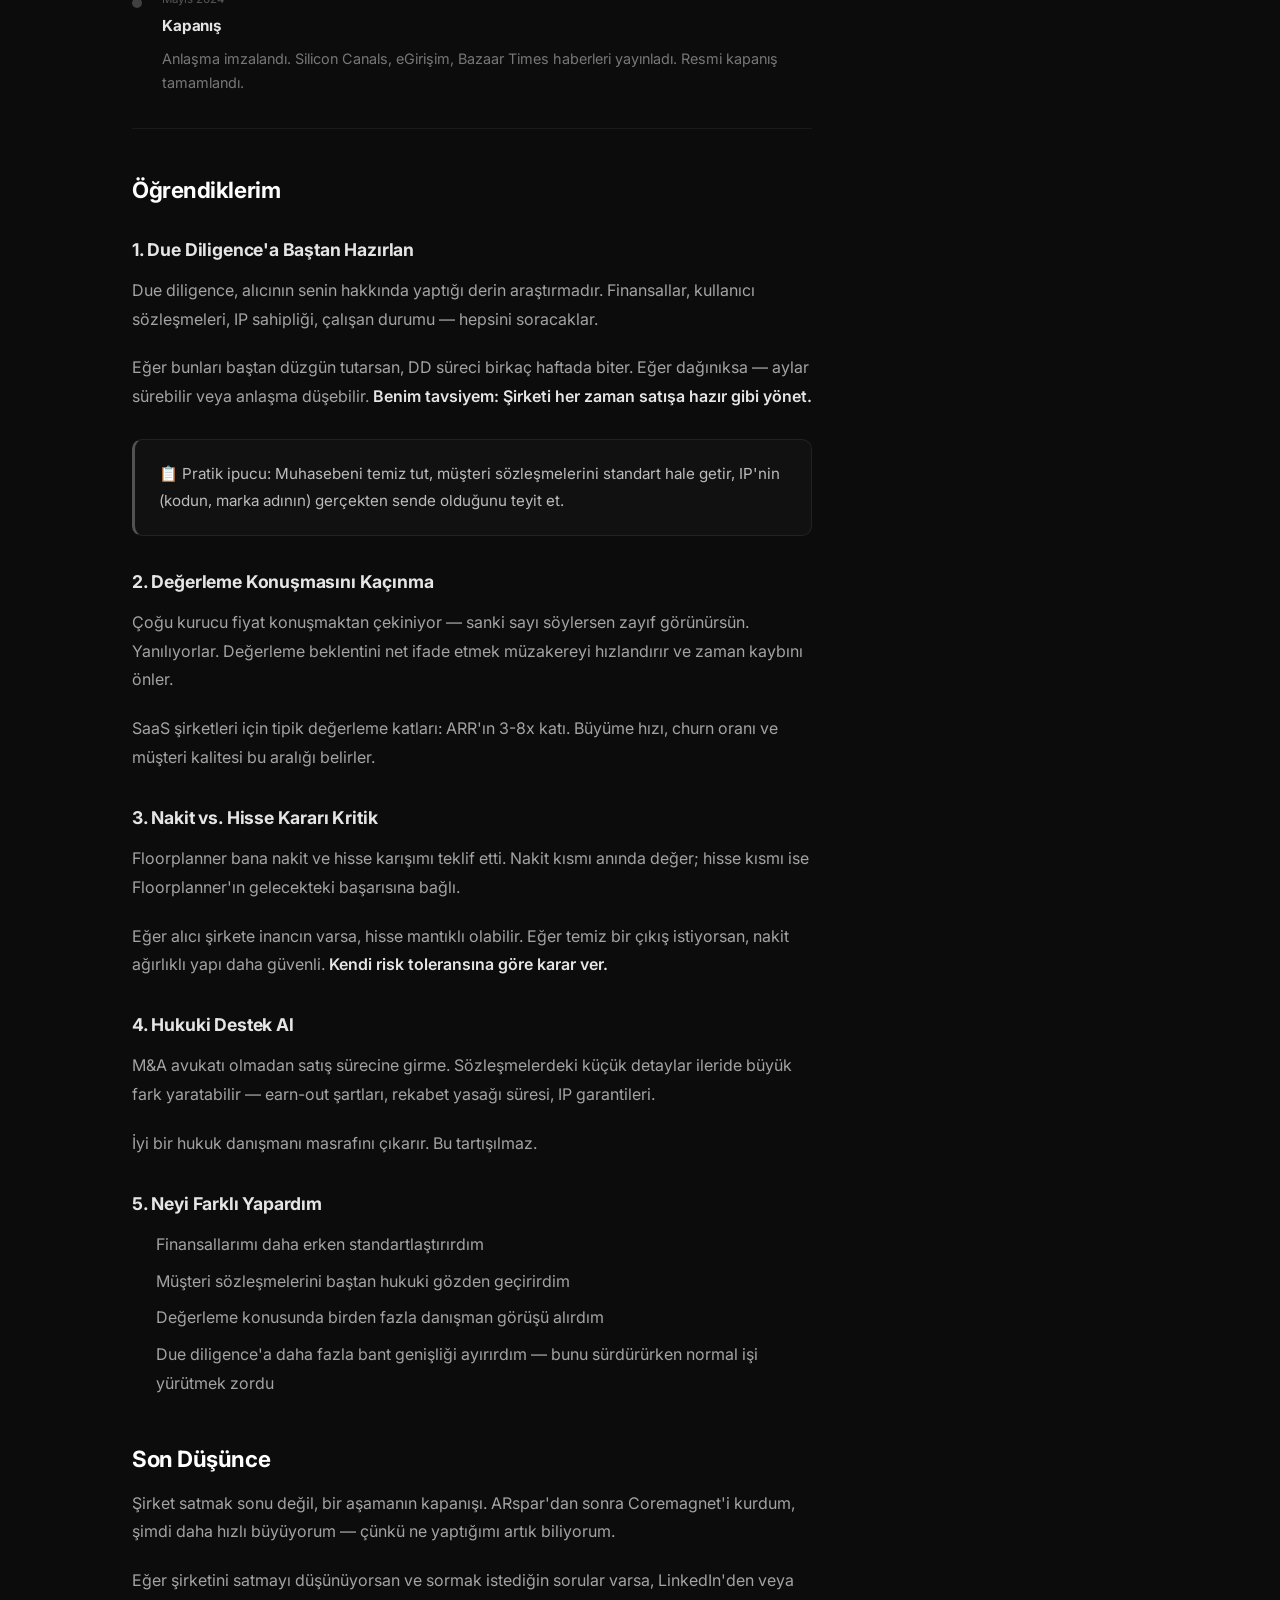
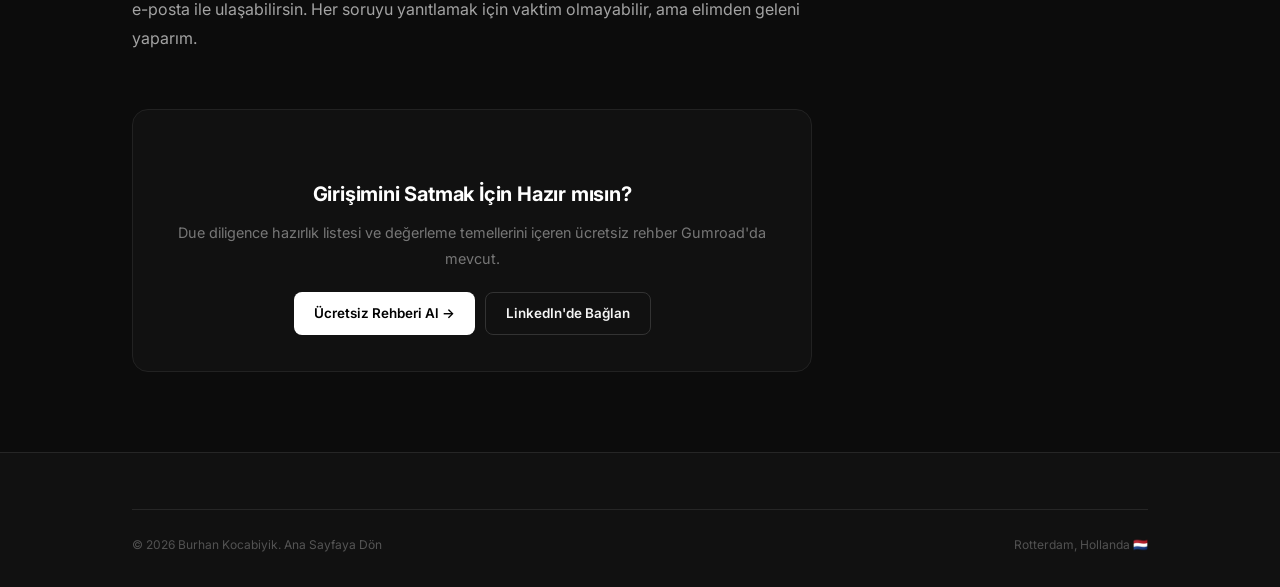
==== commit cfda963d: "Convert images to WebP for better web compatibility and smaller file sizes PNG images were not displ" ====
--- a/blog-arspar-satis.html
+++ b/blog-arspar-satis.html
@@ -178,7 +178,7 @@
     <h1>Şirketimi Satmaktan Öğrendiklerim (ARspar → Floorplanner)</h1>
     <p class="blog-hero-sub">3 yılda sıfırdan €1M+ gelir — sonra satış. Değerleme, due diligence, müzakere ve kapanış. Her adımda öğrendiklerim ve neyi farklı yapardım.</p>
     <div class="blog-author">
-      <img src="images/burhan-profile.png" alt="Burhan Kocabiyik">
+      <img src="images/burhan-profile.webp" alt="Burhan Kocabiyik">
       <div>
         <div class="blog-author-name">Burhan Kocabiyik</div>
         <div class="blog-author-title">ARspar Kurucusu · Floorplanner'a Satıldı (2024)</div>
